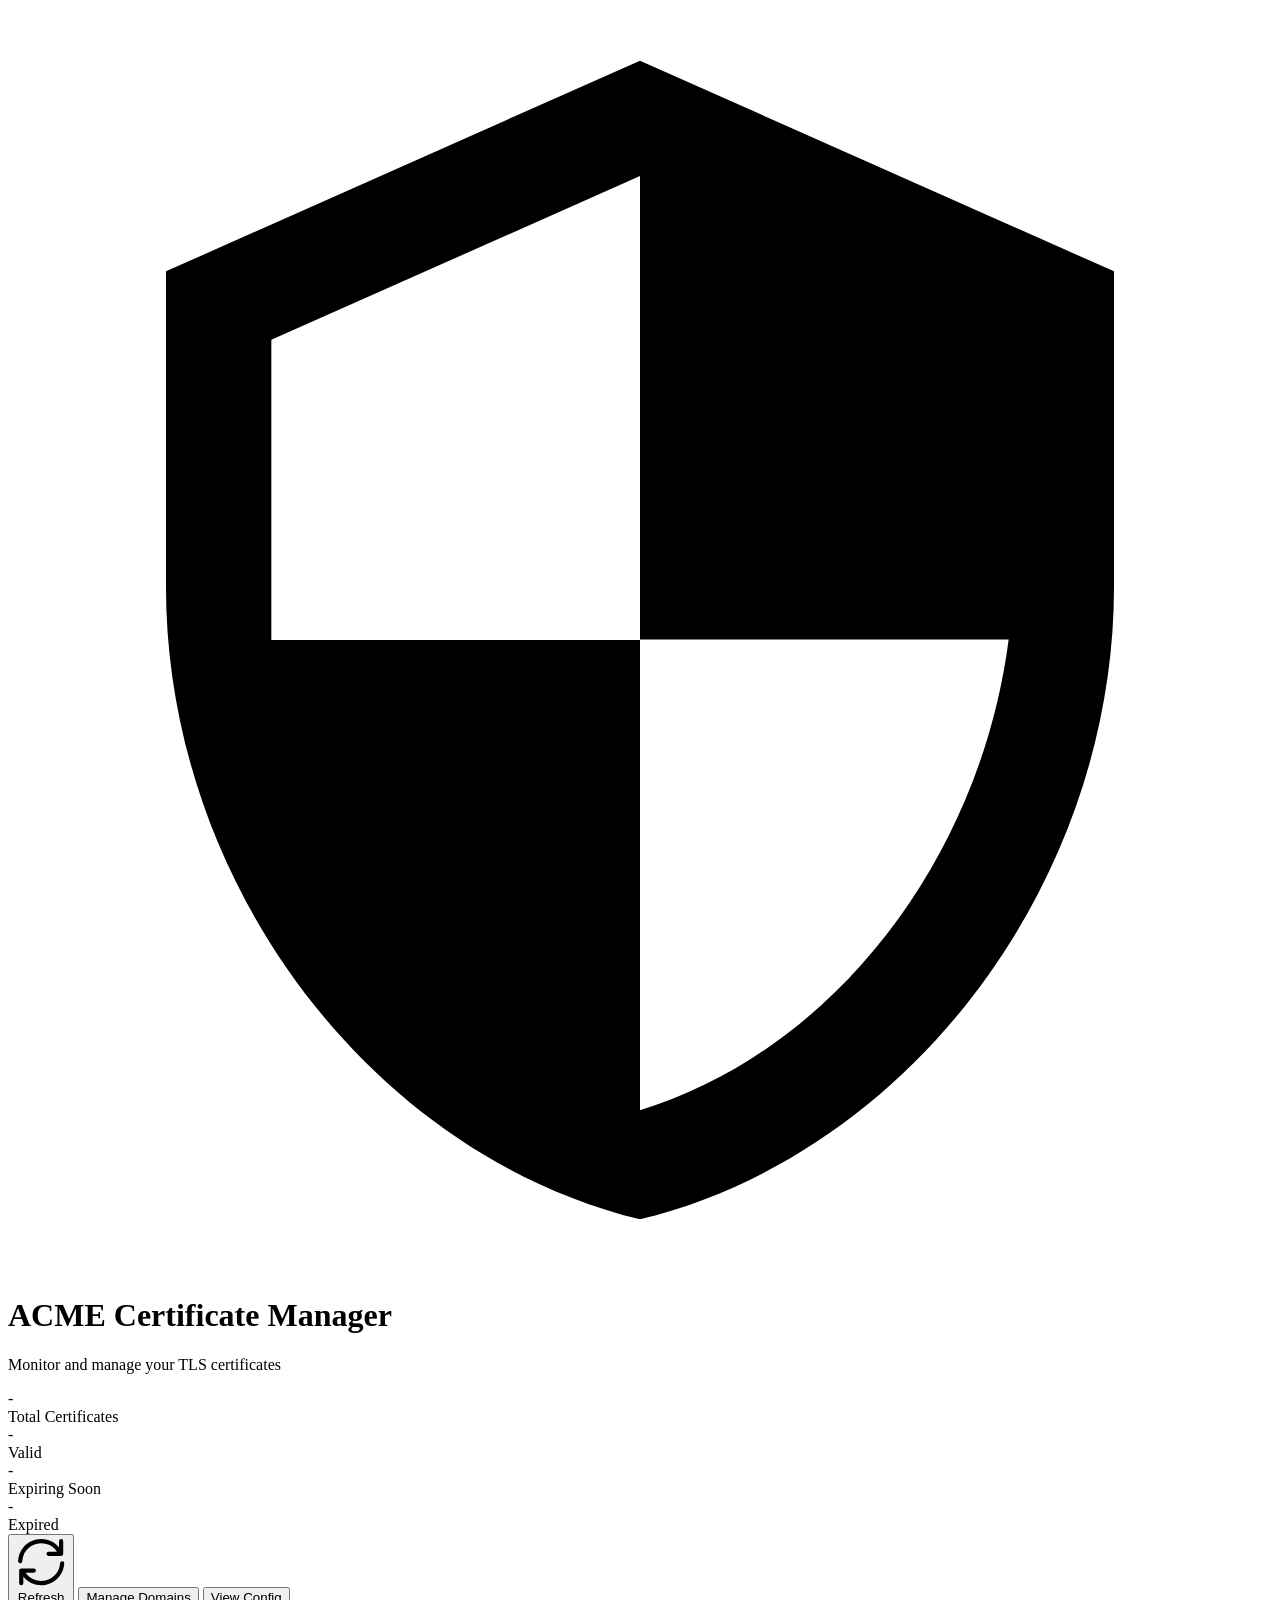
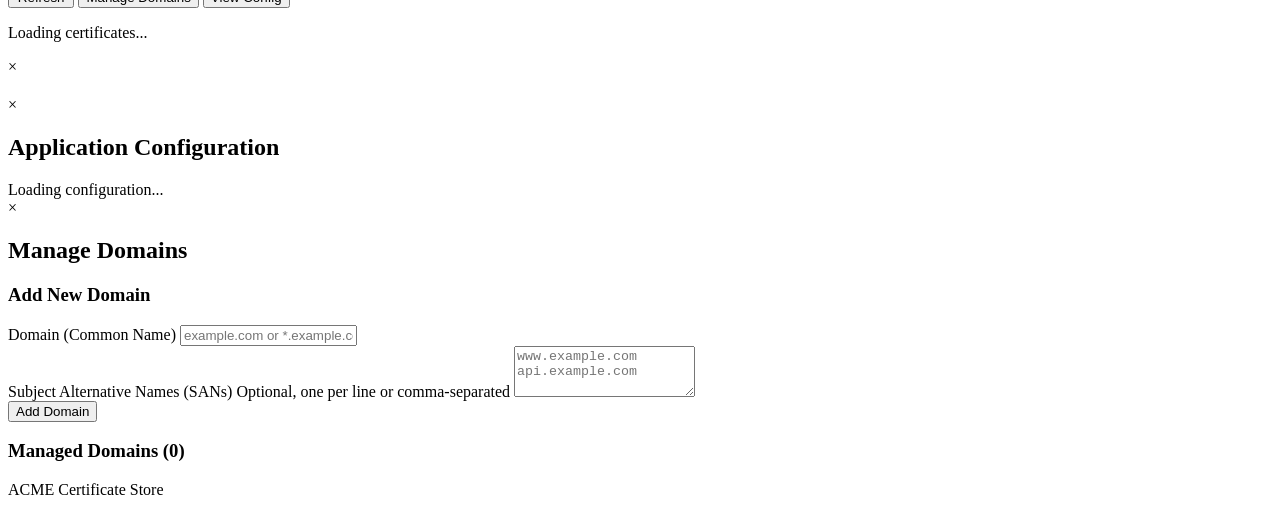
==== pkg/webui/static/index.html @ bdaf23fd "embed the web ui into the go binary" ====
<!DOCTYPE html>
<html lang="en">
<head>
    <meta charset="UTF-8">
    <meta name="viewport" content="width=device-width, initial-scale=1.0">
    <title>ACME Certificate Manager</title>
    <link rel='stylesheet' href='https://cdn-uicons.flaticon.com/2.6.0/uicons-regular-rounded/css/uicons-regular-rounded.css'>
    <link rel='stylesheet' href='https://cdn-uicons.flaticon.com/2.6.0/uicons-bold-rounded/css/uicons-bold-rounded.css'>
    <link rel="icon" type="image/svg+xml" href="/ui/static/favicon.svg">
    <link rel="stylesheet" href="/ui/static/style.css">
</head>
<body>
    <div class="container">
        <header>
            <div class="header-icon">
                <svg xmlns="http://www.w3.org/2000/svg" viewBox="0 0 24 24" fill="currentColor">
                    <path d="M12 1L3 5v6c0 5.55 3.84 10.74 9 12 5.16-1.26 9-6.45 9-12V5l-9-4zm0 10.99h7c-.53 4.12-3.28 7.79-7 8.94V12H5V6.3l7-3.11v8.8z"/>
                </svg>
            </div>
            <h1>ACME Certificate Manager</h1>
            <p class="subtitle">Monitor and manage your TLS certificates</p>
        </header>

        <div class="stats-container" id="stats">
            <div class="stat-card">
                <div class="stat-value" id="totalCerts">-</div>
                <div class="stat-label">Total Certificates</div>
            </div>
            <div class="stat-card">
                <div class="stat-value" id="validCerts">-</div>
                <div class="stat-label">Valid</div>
            </div>
            <div class="stat-card">
                <div class="stat-value" id="expiringSoon">-</div>
                <div class="stat-label">Expiring Soon</div>
            </div>
            <div class="stat-card">
                <div class="stat-value" id="expiredCerts">-</div>
                <div class="stat-label">Expired</div>
            </div>
        </div>

        <div class="action-bar">
            <div class="action-buttons">
                <button id="refreshBtn" class="action-btn btn-primary" onclick="loadCertificates()">
                    <svg id="refreshIcon" xmlns="http://www.w3.org/2000/svg" viewBox="0 0 24 24" fill="none" stroke="currentColor" stroke-width="2" stroke-linecap="round" stroke-linejoin="round">
                        <path d="M21.5 2v6h-6M2.5 22v-6h6M2 11.5a10 10 0 0 1 18.8-4.3M22 12.5a10 10 0 0 1-18.8 4.2"/>
                    </svg>
                    <span>Refresh</span>
                </button>
                <button class="action-btn btn-success" onclick="showDomainManager()">
                    <i class="fi fi-rr-settings"></i>
                    <span>Manage Domains</span>
                </button>
                <button class="action-btn btn-secondary" onclick="showConfig()">
                    <i class="fi fi-rr-settings-sliders"></i>
                    <span>View Config</span>
                </button>
            </div>
            <div class="status-info">
                <div id="autoRefreshIndicator" class="auto-refresh-indicator" style="display: none;">
                    <i class="fi fi-rr-refresh"></i>
                    <span>Auto-refreshing (pending certificates)...</span>
                </div>
                <span id="lastUpdated" class="last-updated"></span>
            </div>
        </div>

        <div id="loading" class="loading">
            <div class="spinner"></div>
            <p>Loading certificates...</p>
        </div>

        <div id="error" class="error-message" style="display: none;"></div>

        <div id="certificates" class="certificates-container"></div>

        <!-- Modal for certificate details -->
        <div id="certModal" class="modal">
            <div class="modal-content">
                <span class="close" onclick="closeModal()">&times;</span>
                <h2 id="modalTitle"></h2>
                <div id="modalBody"></div>
            </div>
        </div>

        <!-- Configuration Modal -->
        <div id="configModal" class="modal">
            <div class="modal-content config-modal">
                <span class="close" onclick="closeConfigModal()">&times;</span>
                <h2><i class="fi fi-rr-settings-sliders"></i> Application Configuration</h2>
                
                <div id="configLoading" class="loading">
                    <i class="fi fi-rr-spinner"></i>
                    <span>Loading configuration...</span>
                </div>
                
                <div id="configContent" style="display: none;">
                    <div class="config-section">
                        <h3><i class="fi fi-rr-document"></i> Logging</h3>
                        <div class="config-item" id="config-log-level-item">
                            <span class="config-key">Log Level:</span>
                            <div class="config-value-container">
                                <span class="config-value" id="config-log-level"></span>
                            </div>
                        </div>
                    </div>
                    
                    <div class="config-section">
                        <h3><i class="fi fi-rr-network"></i> Server</h3>
                        <div class="config-item" id="config-server-bind-address-item">
                            <span class="config-key">Bind Address:</span>
                            <div class="config-value-container">
                                <span class="config-value" id="config-server-bind-address"></span>
                            </div>
                        </div>
                        <div class="config-item" id="config-server-bind-port-item">
                            <span class="config-key">Bind Port:</span>
                            <div class="config-value-container">
                                <span class="config-value" id="config-server-bind-port"></span>
                            </div>
                        </div>
                    </div>
                    
                    <div class="config-section">
                        <h3><i class="fi fi-rr-diploma"></i> ACME</h3>
                        <div class="config-item" id="config-acme-directory-item">
                            <span class="config-key">Directory:</span>
                            <div class="config-value-container">
                                <span class="config-value" id="config-acme-directory"></span>
                            </div>
                        </div>
                        <div class="config-item" id="config-acme-email-item">
                            <span class="config-key">Account Email:</span>
                            <div class="config-value-container">
                                <span class="config-value" id="config-acme-email"></span>
                            </div>
                        </div>
                        <div class="config-item" id="config-acme-dns-server-item">
                            <span class="config-key">DNS Server:</span>
                            <div class="config-value-container">
                                <span class="config-value" id="config-acme-dns-server"></span>
                            </div>
                        </div>
                        <div class="config-item" id="config-acme-dns-provider-item">
                            <span class="config-key">DNS Provider:</span>
                            <div class="config-value-container">
                                <span class="config-value" id="config-acme-dns-provider"></span>
                            </div>
                        </div>
                    </div>
                    
                    <div class="config-section">
                        <h3><i class="fi fi-rr-lock"></i> Vault</h3>
                        <div class="config-item" id="config-vault-address-item">
                            <span class="config-key">Address:</span>
                            <div class="config-value-container">
                                <span class="config-value" id="config-vault-address"></span>
                            </div>
                        </div>
                        <div class="config-item" id="config-vault-mount-item">
                            <span class="config-key">KV2 Mount:</span>
                            <div class="config-value-container">
                                <span class="config-value" id="config-vault-mount"></span>
                            </div>
                        </div>
                        <div class="config-item" id="config-vault-path-item">
                            <span class="config-key">KV2 Secret Path:</span>
                            <div class="config-value-container">
                                <span class="config-value" id="config-vault-path"></span>
                            </div>
                        </div>
                        <div class="config-item" id="config-vault-tls-skip-item">
                            <span class="config-key">TLS Skip Verify:</span>
                            <div class="config-value-container">
                                <span class="config-value" id="config-vault-tls-skip"></span>
                            </div>
                        </div>
                    </div>
                    
                    <div class="config-note">
                        <i class="fi fi-rr-info"></i>
                        <span>Sensitive values (tokens, passwords) are not displayed for security reasons.</span>
                    </div>
                </div>
            </div>
        </div>

        <!-- Modal for domain management -->
        <div id="domainModal" class="modal">
            <div class="modal-content">
                <span class="close" onclick="closeDomainModal()">&times;</span>
                <h2>Manage Domains</h2>
                
                <div class="domain-add-section">
                    <h3>Add New Domain</h3>
                    <div class="domain-form">
                        <div class="form-group">
                            <label for="newDomainInput">Domain (Common Name)</label>
                            <input type="text" id="newDomainInput" placeholder="example.com or *.example.com" />
                        </div>
                        <div class="form-group">
                            <label for="newSANsInput">
                                Subject Alternative Names (SANs) 
                                <span class="help-text">Optional, one per line or comma-separated</span>
                            </label>
                            <textarea id="newSANsInput" placeholder="www.example.com&#10;api.example.com" rows="3"></textarea>
                        </div>
                        <button class="btn btn-primary btn-add" onclick="addDomain()">
                            <i class="fi fi-rr-plus"></i>
                            <span>Add Domain</span>
                        </button>
                    </div>
                    <div id="domainAddMessage" class="message" style="display: none;"></div>
                </div>

                <div class="domain-list-section">
                    <h3>Managed Domains (<span id="domainCount">0</span>)</h3>
                    <div id="domainLoading" class="loading-small" style="display: none;">
                        <div class="spinner-small"></div>
                        <span>Loading domains...</span>
                    </div>
                    <div id="domainList" class="domain-list"></div>
                </div>
            </div>
        </div>
    </div>

    <footer>
        <p>ACME Certificate Store</p>
    </footer>

    <script src="/ui/static/app.js"></script>
</body>
</html>
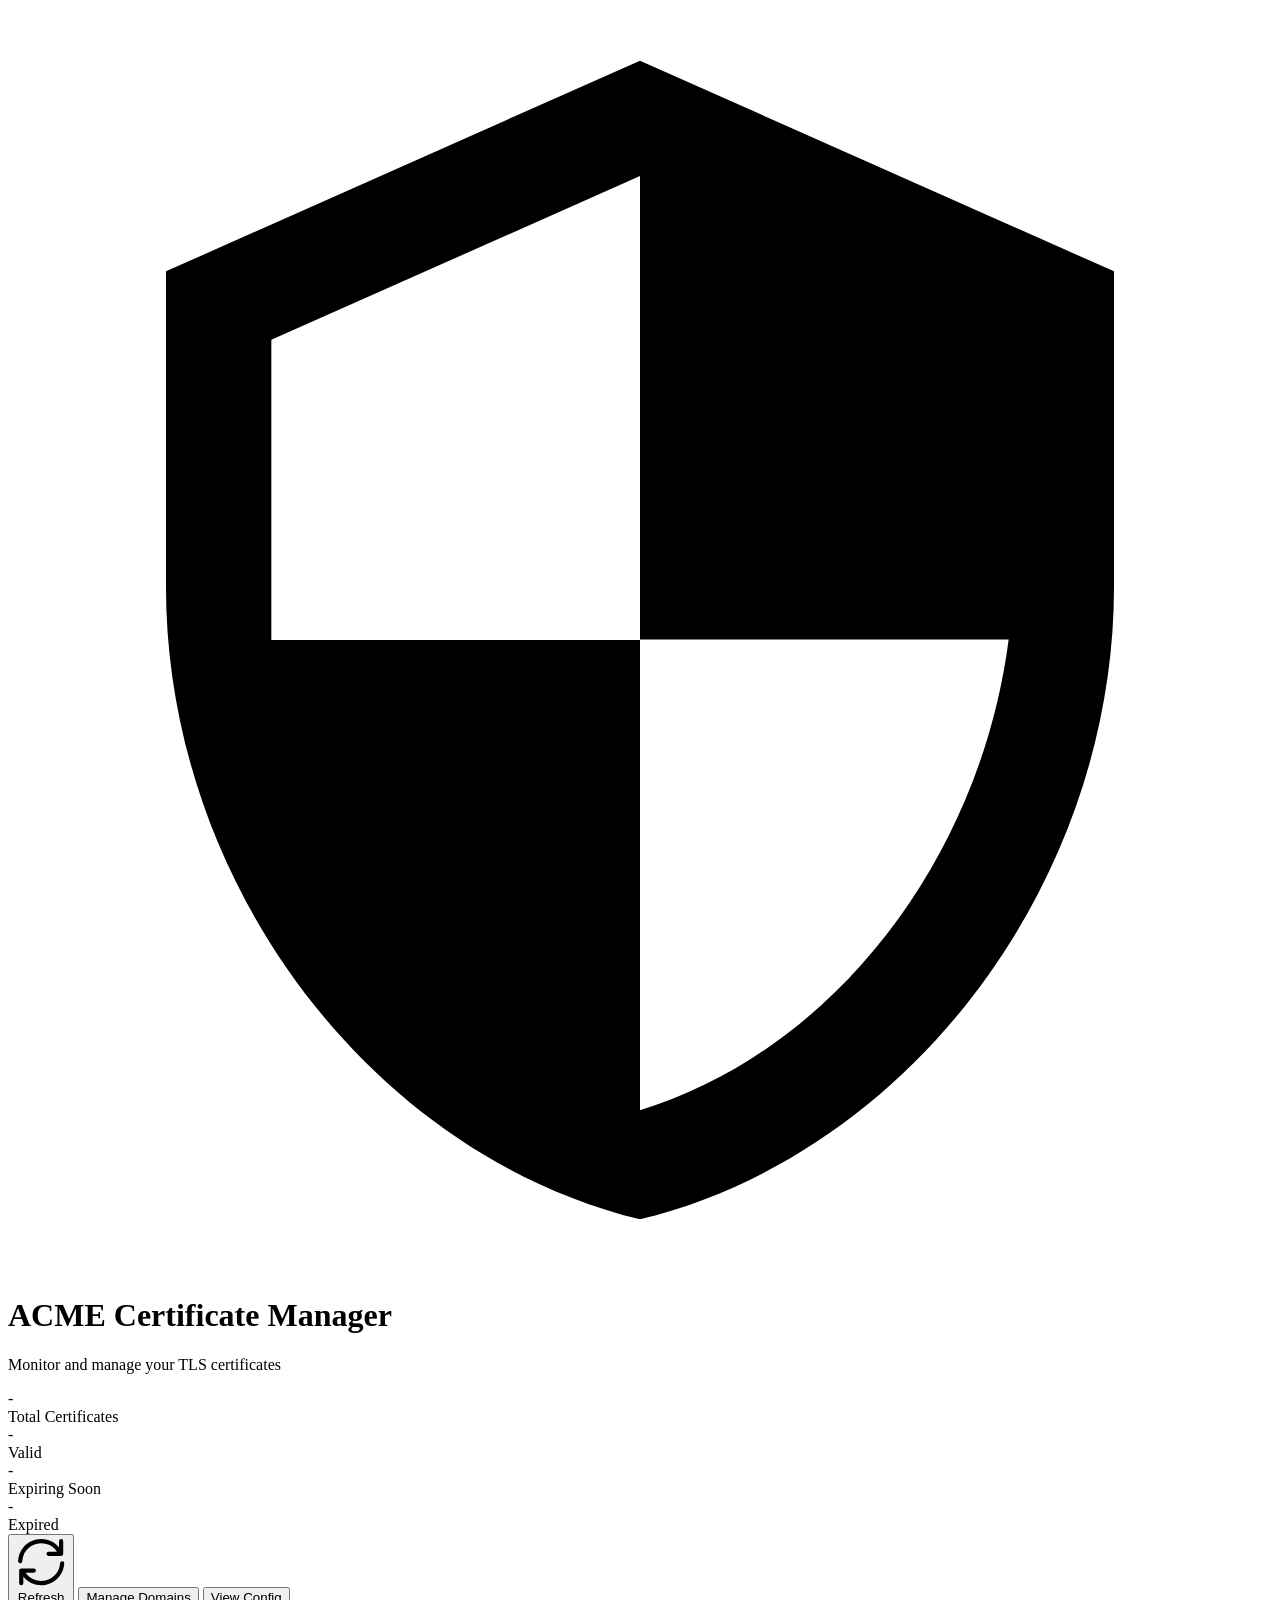
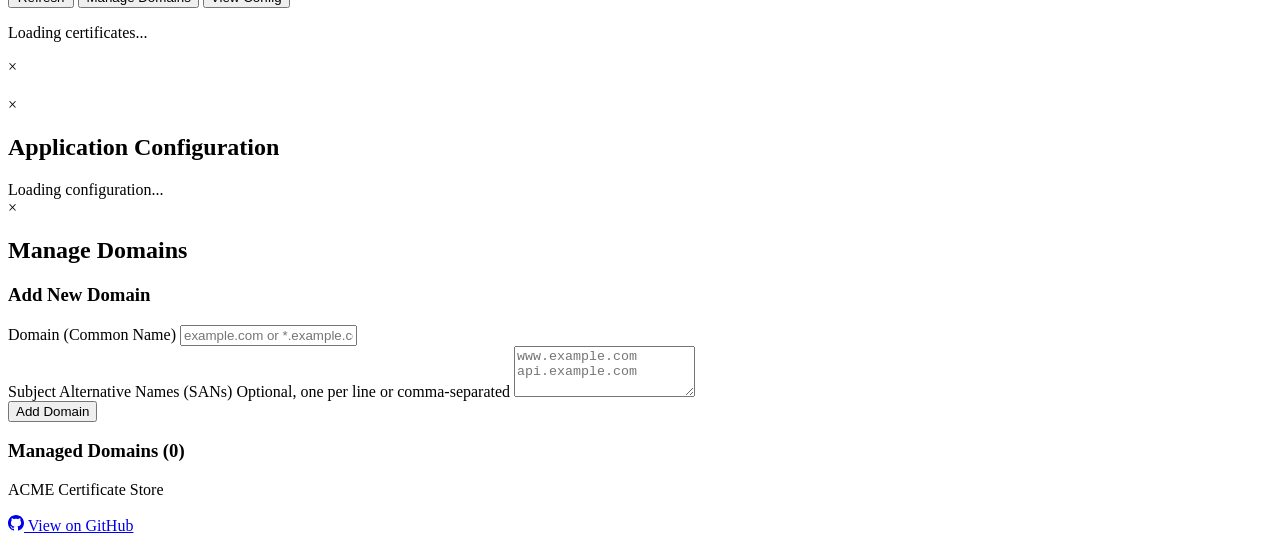
==== commit 67f29a2f: "add link to footer" ====
--- a/pkg/webui/static/index.html
+++ b/pkg/webui/static/index.html
@@ -228,6 +228,14 @@
 
     <footer>
         <p>ACME Certificate Store</p>
+        <p class="footer-link">
+            <a href="https://github.com/gbolo/go-acme-store" target="_blank" rel="noopener noreferrer">
+                <svg xmlns="http://www.w3.org/2000/svg" width="16" height="16" viewBox="0 0 24 24" fill="currentColor">
+                    <path d="M12 0c-6.626 0-12 5.373-12 12 0 5.302 3.438 9.8 8.207 11.387.599.111.793-.261.793-.577v-2.234c-3.338.726-4.033-1.416-4.033-1.416-.546-1.387-1.333-1.756-1.333-1.756-1.089-.745.083-.729.083-.729 1.205.084 1.839 1.237 1.839 1.237 1.07 1.834 2.807 1.304 3.492.997.107-.775.418-1.305.762-1.604-2.665-.305-5.467-1.334-5.467-5.931 0-1.311.469-2.381 1.236-3.221-.124-.303-.535-1.524.117-3.176 0 0 1.008-.322 3.301 1.23.957-.266 1.983-.399 3.003-.404 1.02.005 2.047.138 3.006.404 2.291-1.552 3.297-1.23 3.297-1.23.653 1.653.242 2.874.118 3.176.77.84 1.235 1.911 1.235 3.221 0 4.609-2.807 5.624-5.479 5.921.43.372.823 1.102.823 2.222v3.293c0 .319.192.694.801.576 4.765-1.589 8.199-6.086 8.199-11.386 0-6.627-5.373-12-12-12z"/>
+                </svg>
+                View on GitHub
+            </a>
+        </p>
     </footer>
 
     <script src="/ui/static/app.js"></script>
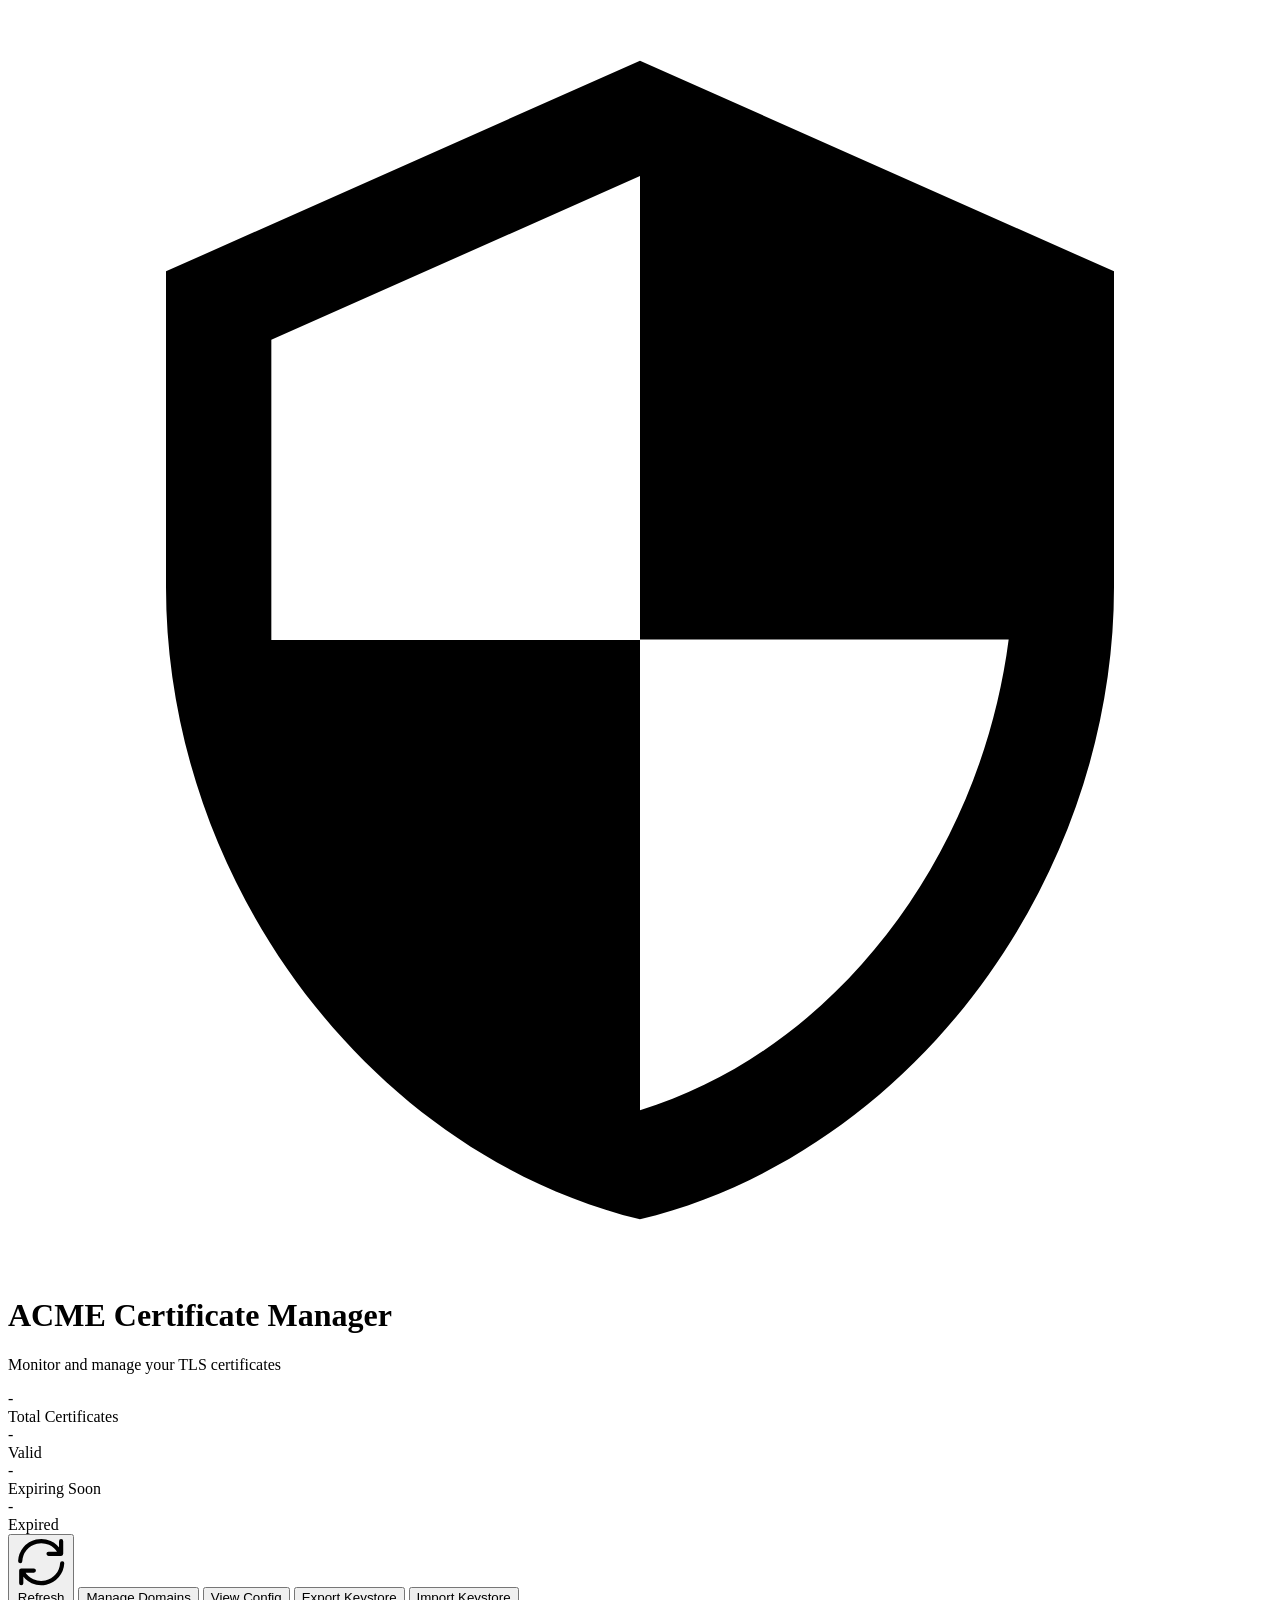
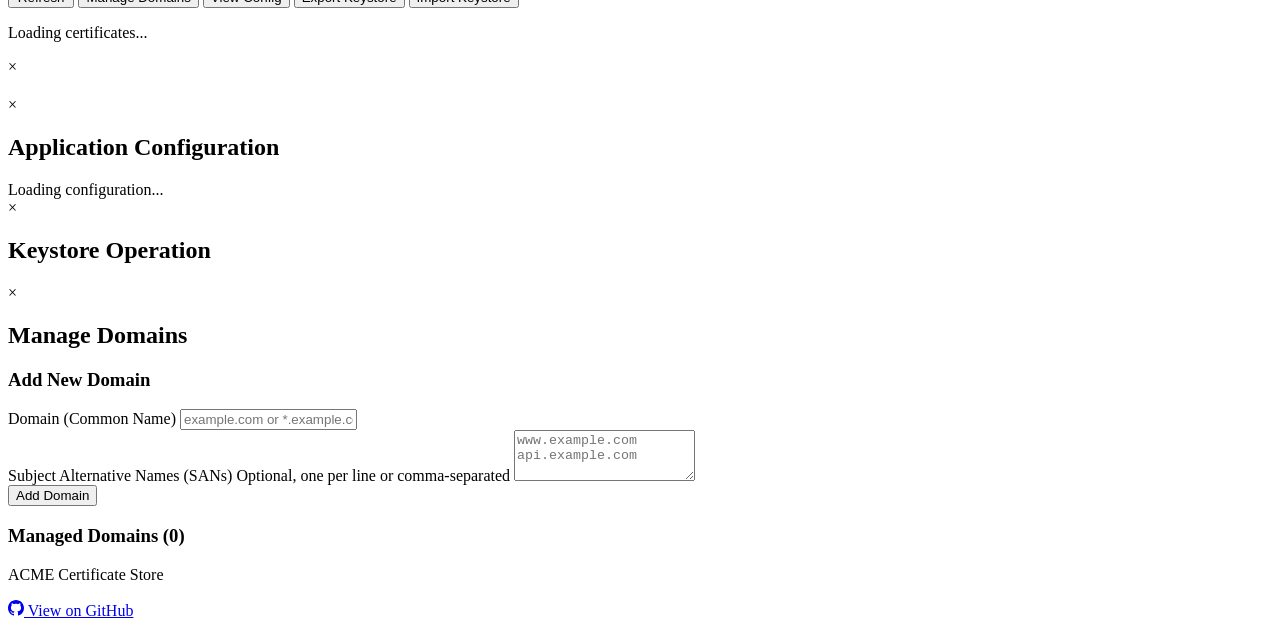
==== commit bc7d7a8c: "adding ability to export and import keystore" ====
--- a/pkg/webui/static/index.html
+++ b/pkg/webui/static/index.html
@@ -56,6 +56,15 @@
                     <i class="fi fi-rr-settings-sliders"></i>
                     <span>View Config</span>
                 </button>
+                <button class="action-btn btn-warning" onclick="exportKeystore()">
+                    <i class="fi fi-rr-download"></i>
+                    <span>Export Keystore</span>
+                </button>
+                <button class="action-btn btn-danger" onclick="document.getElementById('importFileInput').click()">
+                    <i class="fi fi-rr-upload"></i>
+                    <span>Import Keystore</span>
+                </button>
+                <input type="file" id="importFileInput" accept=".json" style="display: none" onchange="importKeystore(event)">
             </div>
             <div class="status-info">
                 <div id="autoRefreshIndicator" class="auto-refresh-indicator" style="display: none;">
@@ -183,6 +192,15 @@
                         <span>Sensitive values (tokens, passwords) are not displayed for security reasons.</span>
                     </div>
                 </div>
+            </div>
+        </div>
+
+        <!-- Import/Export Result Modal -->
+        <div id="importExportModal" class="modal">
+            <div class="modal-content">
+                <span class="close" onclick="closeImportExportModal()">&times;</span>
+                <h2 id="importExportTitle">Keystore Operation</h2>
+                <div id="importExportBody"></div>
             </div>
         </div>
 
